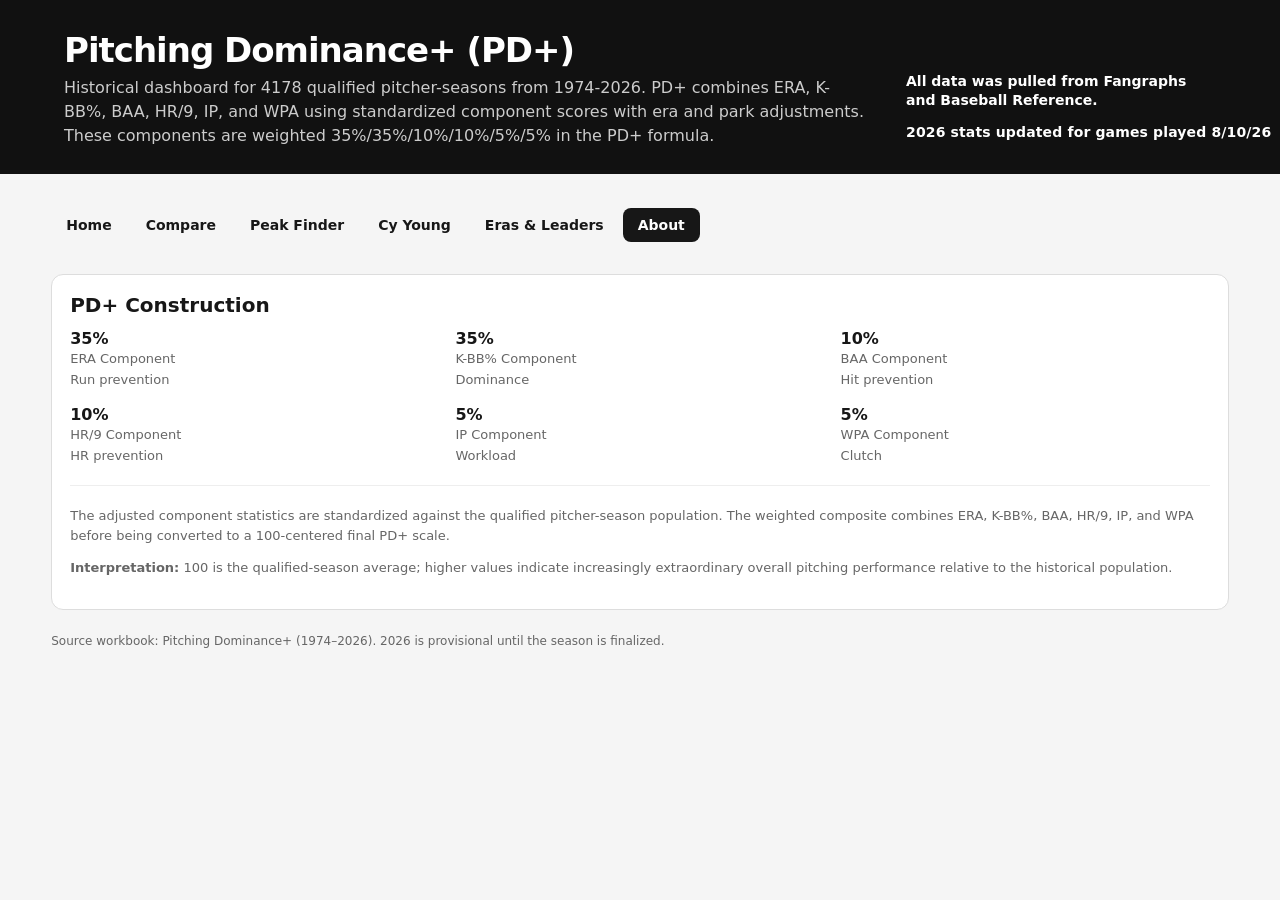
==== about.html @ f8b9dfb3 "initial site upload" ====
<!DOCTYPE html>
<html lang="en">
<head>
<meta charset="UTF-8">
<meta name="viewport" content="width=device-width, initial-scale=1.0">
<title>PD+ · Pitching Dominance+</title>
<link rel="stylesheet" href="style.css">
</head>
<body>
<header><div class="header-content"><div><h1><b>Pitching Dominance+ (PD+)</b></h1>
<p>Historical dashboard for 4178 qualified pitcher-seasons from 1974-2026. PD+ combines ERA, K-BB%, BAA, HR/9, IP, and WPA using standardized component scores with era and park adjustments. These components are weighted 35%/35%/10%/10%/5%/5% in the PD+ formula.</p></div><div class="header-meta"><div class="data-source">All data was pulled from Fangraphs and Baseball Reference.</div><div class="data-update">2026 stats updated for games played 8/10/26</div></div></div></header>
<div class="wrap">
<div id="site-nav" class="site-nav"></div>
<script src="nav.js"></script>
<div class="section">
<div class="section card" id="pd-construction">
  <h2>PD+ Construction</h2>
  <div class="grid three">
<div><b>35%</b><br><span class="note">ERA Component<br>Run prevention</span></div>
<div><b>35%</b><br><span class="note">K-BB% Component<br>Dominance</span></div>
<div><b>10%</b><br><span class="note">BAA Component<br>Hit prevention</span></div>
<div><b>10%</b><br><span class="note">HR/9 Component<br>HR prevention</span></div>
<div><b>5%</b><br><span class="note">IP Component<br>Workload</span></div>
<div><b>5%</b><br><span class="note">WPA Component<br>Clutch</span></div></div>
<hr class="divider divider-wide">
<p class="note">The adjusted component statistics are standardized against the qualified pitcher-season population. The weighted composite combines ERA, K-BB%, BAA, HR/9, IP, and WPA before being converted to a 100-centered final PD+ scale.</p>
<p class="note"><b>Interpretation:</b> 100 is the qualified-season average; higher values indicate increasingly extraordinary overall pitching performance relative to the historical population.</p>
</div>
</div>
<footer>Source workbook: Pitching Dominance+ (1974–2026). 2026 is provisional until the season is finalized.</footer>
</div>
<script src="data.js"></script>
<script src="app.js"></script>
</body>
</html>
---- style.css ----
:root{--bg:#f5f5f5;--card:#fff;--ink:#171717;--muted:#666;--line:#ddd}
*{box-sizing:border-box}
body{margin:0;font-family:system-ui,-apple-system,BlinkMacSystemFont,"Segoe UI",sans-serif;background:var(--bg);color:var(--ink)}
header{background:#111;color:white;padding:30px 5vw 26px}
header h1{margin:0 0 6px;font-size:34px;letter-spacing:-.03em}
header p{margin:0;color:#ccc;max-width:900px;line-height:1.5}
.wrap{width:min(1400px,92vw);margin:24px auto 50px}
.grid{display:grid;gap:16px}
.cards{grid-template-columns:repeat(4,minmax(0,1fr))}
.card{background:var(--card);border:1px solid var(--line);border-radius:12px;padding:18px}
.metric{font-size:30px;font-weight:750;margin-top:4px}
.label{color:var(--muted);font-size:13px;text-transform:uppercase;letter-spacing:.08em}
.two{grid-template-columns:1.1fr .9fr}
.three{grid-template-columns:repeat(3,minmax(0,1fr))}
.section{margin-top:22px}
.section h2{font-size:20px;margin:0 0 12px}
.controls{display:flex;flex-wrap:wrap;gap:10px;align-items:end}
.control{display:flex;flex-direction:column;gap:5px}
label{font-size:12px;color:var(--muted)}
input,select,button{font:inherit}
input[type=text],input[type=number],select{padding:9px 10px;border:1px solid #ccc;border-radius:8px;background:white}
button{padding:9px 12px;border:1px solid #aaa;border-radius:8px;background:#fff;cursor:pointer}
button:hover{background:#eee}
.table-wrap{overflow:auto;max-height:620px;border:1px solid var(--line);border-radius:10px}
table{border-collapse:collapse;width:100%;background:#fff}
th,td{padding:9px 10px;border-bottom:1px solid #eee;text-align:right;white-space:nowrap}
th{position:sticky;top:0;background:#fafafa;z-index:1;font-size:12px;cursor:pointer}
th:first-child,td:first-child,th:nth-child(2),td:nth-child(2),th:nth-child(3),td:nth-child(3){text-align:left}
tr:hover td{background:#f6f6f6}
.note{color:var(--muted);font-size:13px;line-height:1.5}
.profile{min-height:380px}
.profile h3{margin:0;font-size:25px}
.big{font-size:54px;font-weight:800;line-height:1;margin:12px 0}
.bar{height:9px;background:#eee;border-radius:9px;overflow:hidden;margin:7px 0 14px}
.bar i{display:block;height:100%;background:#333}
canvas{width:100%;height:380px;display:block;background:white;border:1px solid var(--line);border-radius:10px}
footer{color:var(--muted);font-size:12px;margin-top:24px}
.component-leaders-grid{display:grid;grid-template-columns:repeat(3,minmax(0,1fr));gap:12px}
.component-leader-card{border:1px solid #e2e4e8;border-radius:10px;padding:15px;min-height:175px;display:flex;flex-direction:column}
.component-leader-label{font-size:12px;font-weight:700;color:#666;text-transform:uppercase;letter-spacing:.05em}
.component-leader-player{font-size:17px;font-weight:750;margin-top:15px;line-height:1.15}
.component-leader-season{font-size:13px;color:#666;margin-top:4px}
.component-leader-score{font-size:28px;font-weight:800;line-height:1;margin-top:14px}
.component-leader-rank{font-size:11px;color:#666;line-height:1.35;margin-top:auto;padding-top:12px}
.section-subtitle{margin:6px 0 18px;color:#666;font-size:13px}
.pd-peak-card{min-height:390px}
.peak-controls{display:flex;align-items:end;gap:10px;flex-wrap:wrap;margin:4px 0 18px}
.peak-controls select{min-width:170px}
.peak-result{border-top:1px solid #eee;padding-top:18px;display:grid;grid-template-columns:minmax(210px,.9fr) minmax(300px,1.1fr);column-gap:18px;align-items:start}
.peak-main{min-width:0}
.peak-kicker{font-size:11px;color:#666;text-transform:uppercase;letter-spacing:.08em;font-weight:700}
.peak-player{font-size:27px;font-weight:800;margin-top:6px}
.peak-years{font-size:15px;color:#666;margin-top:2px}
.peak-score{font-size:45px;font-weight:800;line-height:1;margin-top:14px}
.peak-score-label{font-size:11px;color:#666;text-transform:uppercase;letter-spacing:.08em;margin-top:4px}
.peak-meta{margin-top:8px;color:#666;font-size:12px;line-height:1.4}
.peak-detail{margin-top:0;display:grid;grid-template-columns:repeat(4,minmax(0,1fr));gap:7px;align-content:start}
.peak-pill{border:1px solid #ddd;border-radius:8px;padding:7px 9px;background:#fff;min-width:0}
.peak-pill .year{font-size:11px;color:#777}
.peak-pill .pd{font-size:14px;font-weight:750;margin-top:2px}
.peak-career-detail{max-height:180px;overflow:auto}
.peak-explain{grid-column:1 / -1;margin-top:20px;color:#666;font-size:12px;line-height:1.45}
.peak-warning{padding:9px 11px;border:1px solid #eee;border-radius:8px;background:#fafafa;color:#666;font-size:12px;line-height:1.4}
.hh-card{min-height:0}
.hh-compare-grid{display:grid;grid-template-columns:1fr 1fr;gap:12px}
.hh-panel{border:1px solid #ddd;border-radius:10px;padding:14px;background:#fff}
.hh-panel-label{font-size:11px;color:#666;text-transform:uppercase;letter-spacing:.08em;font-weight:750;margin-bottom:8px}
.hh-control{margin-bottom:10px;position:relative}
.hh-control label{display:block;margin-bottom:5px}
.hh-control input,.hh-control select{width:100%}
.hh-suggestions{position:absolute;left:0;right:0;top:100%;z-index:30;background:#fff;border:1px solid #ccc;border-top:0;border-radius:0 0 8px 8px;box-shadow:0 4px 12px rgba(0,0,0,.08);max-height:190px;overflow:auto;display:none}
.hh-suggestion{padding:8px 10px;font-size:13px;cursor:pointer}
.hh-suggestion:hover,.hh-suggestion.active{background:#f3f3f3}
.hh-suggestions .hh-suggestion{background:#fff;border-bottom:1px solid #f0f0f0}
.hh-suggestions .hh-suggestion:last-child{border-bottom:0}
.hh-suggestions .hh-suggestion.active,.hh-suggestions .hh-suggestion:hover{background:#f3f3f3}
.hh-result{border-top:1px solid #eee;padding-top:13px;min-height:125px}
.hh-result-empty{color:#777;font-size:12px;padding-top:12px}
.hh-result-player{font-size:20px;font-weight:800;margin-top:2px}
.hh-result-season{color:#666;font-size:12px;margin-top:1px}
.hh-result-pd{font-size:36px;font-weight:800;line-height:1;margin-top:10px}
.hh-result-label{font-size:10px;color:#666;text-transform:uppercase;letter-spacing:.08em;margin-top:4px}
.hh-result-meta{font-size:11px;color:#666;margin-top:6px}
.hh-breakdown{margin-top:14px;border-top:1px solid #eee;padding-top:14px}
.hh-breakdown-title{font-size:15px;font-weight:750;margin:0 0 9px}
.hh-table-wrap{overflow-x:auto}
.hh-table{width:100%;border-collapse:collapse;font-size:12px}
.hh-table th,.hh-table td{padding:8px 7px;border-bottom:1px solid #eee;text-align:right;white-space:nowrap}
.hh-table th:first-child,.hh-table td:first-child{text-align:left}
.hh-table thead th{font-size:11px;color:#555;font-weight:700;background:#fafafa}
.hh-table td.hh-higher{font-weight:800}
.hh-table td.hh-component{font-weight:650}
.hh-winner-line{font-size:12px;line-height:1.5;color:#333;margin-top:11px}
.hh-how-works{margin-top:10px;padding:10px 12px;background:#f7f7f7;border-radius:8px;color:#666;font-size:11px;line-height:1.45}
.hh-how-works strong{display:block;color:#333;margin-bottom:2px}
.cy2026-card{margin:0;height:100%;box-sizing:border-box}
.cy2026-card .cy-grid{margin-top:4px;align-items:start}
.cy26-breakdown{margin-top:14px;border-top:1px solid var(--line);padding-top:12px}
.cy26-breakdown-title{font-size:12px;font-weight:800;text-transform:uppercase;letter-spacing:.06em;margin-bottom:7px}
.cy26-component-list{display:flex;flex-direction:column;gap:0}
.cy26-component-row{display:grid;grid-template-columns:1fr auto auto;gap:10px;align-items:center;padding:6px 0;border-bottom:1px solid #eee;font-size:12px}
.cy26-component-name{font-weight:700}
.cy26-component-z{font-variant-numeric:tabular-nums}
.cy26-component-rank{font-weight:800;min-width:34px;text-align:right}
.cy26-breakdown-foot{font-size:11px;color:var(--muted);margin-top:9px}
.hh-breakdown-empty{color:#777;font-size:12px;padding:12px 7px;text-align:left}
.header-content{display:flex;justify-content:space-between;align-items:flex-end;gap:40px;max-width:1400px;margin:0 auto}
.data-update{font-size:14px;font-weight:600;letter-spacing:.01em;white-space:nowrap;margin-bottom:8px}
.header-meta{display:flex;flex-direction:column;align-items:flex-start;gap:14px;max-width:310px}
.data-source{font-size:14px;font-weight:600;line-height:1.35}
.peak-search-row{display:flex;gap:10px;align-items:end;flex-wrap:wrap;margin:4px 0 10px}
.peak-search-control{position:relative;flex:1 1 320px;min-width:240px}
.peak-search-control input{width:100%}
.peak-suggestions{position:absolute;left:0;right:0;top:100%;z-index:40;background:#fff;border:1px solid #ccc;border-top:0;border-radius:0 0 8px 8px;box-shadow:0 4px 12px rgba(0,0,0,.08);max-height:210px;overflow:auto;display:none}
.peak-suggestion{padding:9px 10px;font-size:13px;cursor:pointer;border-bottom:1px solid #f0f0f0}
.peak-suggestion:last-child{border-bottom:0}
.peak-suggestion:hover,.peak-suggestion.active{background:#f3f3f3}
.peak-selected{display:none;align-items:center;gap:7px;margin:0 0 14px;padding:7px 9px;background:#f7f7f7;border-radius:8px;font-size:12px;color:#444}
.peak-selected button{padding:3px 7px;font-size:11px;margin-left:auto}
.cy-preview{margin-top:0}
.cy-preview .section-subtitle{margin-bottom:16px}
.cy-controls{display:flex;gap:12px;align-items:end;flex-wrap:wrap}
.cy-control{display:flex;flex-direction:column;gap:5px;min-width:145px;position:relative}
.cy-reset{display:inline-block}
.cy-result{margin-top:18px;border-top:1px solid #eee;padding-top:18px}
.cy-grid{display:grid;grid-template-columns:1fr 1fr;gap:12px}
.cy-panel{border:1px solid #ddd;border-radius:10px;padding:16px;background:#fff;min-height:170px}
.cy-panel-kicker{font-size:11px;color:#666;text-transform:uppercase;letter-spacing:.08em;font-weight:750}
.cy-player{font-size:22px;font-weight:800;margin-top:10px}
.cy-meta{font-size:12px;color:#666;margin-top:3px}
.cy-score-row{display:flex;align-items:baseline;gap:12px;margin-top:15px}
.cy-score{font-size:38px;font-weight:800;line-height:1}
.cy-score-label{font-size:16px;color:#666;text-transform:uppercase;letter-spacing:.08em;font-weight:700;margin-top:4px}
.cy-rank{font-size:12px;color:var(--muted);font-weight:650;white-space:nowrap;margin-top:4px}
.cy-disclaimer{margin-top:15px;padding:10px 12px;background:#f7f7f7;border-radius:8px;color:#666;font-size:12px;line-height:1.45}
.cy-verdict{margin-top:12px;padding:12px 14px;border:1px solid #ddd;border-radius:9px;background:#fafafa;font-size:13px;line-height:1.45}
.cy-verdict strong{display:block;margin-bottom:3px;font-size:14px}
.cy26-runner-up-label{font-size:11px;font-weight:800;text-transform:uppercase;letter-spacing:.06em;color:#6b7078;line-height:1;margin-bottom:7px}
.cy26-runner-up-player{flex:1;font-size:16px;font-weight:700;line-height:1.2}
.cy26-runner-up-pd{font-size:13px;font-weight:700;line-height:1.3;margin-top:5px;color:#6b7078}
.cy-leaderboard-section{margin-top:24px}
.cy-leaderboard-section .range{font-size:12px;color:var(--muted);margin-bottom:14px}
.cy-leader-row{display:grid;grid-template-columns:70px 220px 1fr;gap:18px;align-items:center;padding:15px 0;border-bottom:1px solid var(--line)}
.cy-leader-row:last-child{border-bottom:0}
.cy-leader-rank{font-size:16px;font-weight:800;color:#555}
.cy-leader-name{font-size:17px;font-weight:800}
.cy-leader-count{font-size:12px;color:var(--muted);margin-top:3px}
.cy-leader-seasons{display:flex;flex-wrap:wrap;gap:6px}
.cy-leader-chip{background:var(--chip,#f3f3f3);border-radius:7px;padding:6px 8px;font-size:13px;color:#444;white-space:nowrap}
.cy-leader-chip b{color:#111;margin-right:3px}
.cy-leader-chip span{font-weight:700;color:#111;margin-left:3px}
.cy-leaderboard-card{padding:20px 22px}
.cy-leaderboard-card h2{font-size:21px;margin:0 0 6px}
.cy-leaderboard-card .subtitle{font-size:12px;line-height:1.4;margin-bottom:7px}
.cy-leaderboard-card .range{font-size:11px;margin-bottom:8px}
.cy-leaderboard-card .cy-leader-row{grid-template-columns:52px 150px 1fr;gap:10px;padding:9px 0}
.cy-leaderboard-card .cy-leader-rank{font-size:14px}
.cy-leaderboard-card .cy-leader-name{font-size:14px}
.cy-leaderboard-card .cy-leader-count{font-size:10px;margin-top:1px}
.cy-leaderboard-card .cy-leader-seasons{gap:4px}
.cy-leaderboard-card .cy-leader-chip{padding:4px 6px;font-size:9px;border-radius:5px}
.cy-leaderboard-card .note{font-size:10px;line-height:1.35;margin-top:10px}
#pdCyYoungLeaders{background:var(--card);border:1px solid var(--line);border-radius:12px;box-shadow:0 1px 2px rgba(0,0,0,.04);width:100%;min-width:0;margin:0;padding:18px;box-sizing:border-box}
#pdCyYoungLeaders .cy-leader-row{background:transparent;display:grid;grid-template-columns:46px 135px minmax(0,1fr);gap:10px;align-items:center;padding:12px 0;border-bottom:1px solid var(--line)}
#pdCyYoungLeaders h2{font-size:20px;margin:0 0 8px;line-height:1.2;font-weight:700;color:var(--text)}
#pdCyYoungLeaders .subtitle{font-size:13px;line-height:1.45;margin:0 0 8px;color:var(--muted);font-weight:400}
#pdCyYoungLeaders .range{font-size:12px;margin:0 0 10px;line-height:1.4;color:var(--muted)}
#pdCyYoungLeaders .cy-leader-row:last-child{border-bottom:0}
#pdCyYoungLeaders .cy-leader-rank{font-size:14px;font-weight:700;color:var(--muted);line-height:1.2}
#pdCyYoungLeaders .cy-leader-name{font-size:14px;font-weight:700;line-height:1.2;color:var(--text)}
#pdCyYoungLeaders .cy-leader-count{font-size:11px;color:var(--muted);margin-top:2px;line-height:1.3;font-weight:400}
#pdCyYoungLeaders .cy-leader-seasons{display:flex;flex-wrap:wrap;gap:6px;min-width:0;align-items:flex-start}
#pdCyYoungLeaders .cy-leader-chip{background:#f3f3f3;border-radius:6px;padding:6px 8px;font-size:13px;color:#444;white-space:normal;line-height:1.2;font-weight:400;display:grid;grid-template-rows:auto auto;min-width:78px;min-height:46px;box-sizing:border-box}
#pdCyYoungLeaders .cy-leader-chip b{color:#111;margin-right:3px;font-size:11px;font-weight:700}
#pdCyYoungLeaders .cy-leader-chip span{font-weight:700;color:#111;margin-left:3px;font-size:11px}
#pdCyYoungLeaders .note{font-size:11px;line-height:1.4;margin:10px 0 0;font-weight:400;color:var(--muted)}
#minpd,#maxpd{color:#111;-webkit-text-fill-color:#111;opacity:1;appearance:none;-webkit-appearance:none}
#minpd::-webkit-inner-spin-button,#minpd::-webkit-outer-spin-button,
#maxpd::-webkit-inner-spin-button,#maxpd::-webkit-outer-spin-button{display:none;-webkit-appearance:none}
#pdCyYoungLeaders .cy-chip-top,
#pdCyYoungLeaders .cy-chip-bottom{display:grid;grid-template-columns:1fr auto;gap:7px;align-items:center}
#pdCyYoungLeaders .cy-chip-top{padding-bottom:3px}
#pdCyYoungLeaders .cy-chip-bottom{padding-top:3px}
#pdCyYoungLeaders .cy-chip-top b,
#pdCyYoungLeaders .cy-chip-top strong,
#pdCyYoungLeaders .cy-chip-bottom b,
#pdCyYoungLeaders .cy-chip-bottom strong{font-size:10px;font-weight:700;color:#111}
#pdCyYoungLeaders .cy-chip-bottom b{font-weight:500}
.cy26-runner-up-box{margin:14px 8px 2px;padding:14px 16px;border-radius:9px;background:#f3f4f6}
.cy26-runner-up-pd strong{color:inherit;font-size:15px}
.cy26-runner-up-box .cy26-runner-up-pd strong{font-weight:800}
#pd-era-comparison .pd-era-stats{display:grid;grid-template-columns:repeat(2,minmax(0,1fr));gap:9px;margin-top:17px}
#pd-era-comparison .pd-era-stat{background:#f3f4f6;border-radius:8px;padding:11px 12px}
#pd-era-comparison .pd-era-stat .label{font-size:9px;text-transform:uppercase;letter-spacing:.05em;margin-bottom:4px}
#pd-era-comparison .pd-era-stat .value{font-size:17px;font-weight:700;line-height:1.15}
#pd-era-comparison .pd-era-stat .sub{font-size:10px;margin-top:3px;color:#6b7078}
#pd-era-comparison .pd-era-top{margin-top:17px;padding-top:15px;border-top:1px solid #e3e5e8}
#pd-era-comparison .pd-era-section-title{font-size:11px;text-transform:uppercase;letter-spacing:.06em;font-weight:700;margin-bottom:9px}
#pd-era-comparison .pd-era-best{display:flex;justify-content:space-between;align-items:center;gap:12px;padding:9px 0;border-bottom:1px solid #e3e5e8}
#pd-era-comparison .pd-era-best:last-child{border-bottom:0}
#pd-era-comparison .pd-era-best .player{font-size:13px;font-weight:700}
#pd-era-comparison .pd-era-best .season{font-size:10px;color:#6b7078;margin-top:2px}
#pd-era-comparison .pd-era-best .pd{font-size:14px;font-weight:700}
#pd-era-comparison .pd-era-control label{display:block;margin-bottom:6px}
#pd-era-comparison .pd-era-control select{width:100%;height:38px}
.site-nav{display:flex;gap:4px;flex-wrap:wrap;padding:10px 0;margin-bottom:4px}
.site-nav a{padding:8px 14px;border-radius:8px;text-decoration:none;color:var(--ink,#171717);font-weight:600;font-size:14px;border:1px solid transparent}
.site-nav a:hover{background:#f2f2f2}
.site-nav a.active{background:var(--ink,#171717);color:#fff}

@media(max-width:900px){
.cards,.two,.three{grid-template-columns:1fr}
header h1{font-size:28px}
.component-leaders-grid{grid-template-columns:repeat(2,minmax(0,1fr))}
.hh-compare-grid{grid-template-columns:1fr}
.header-content{display:block}
.data-update{margin-top:0;white-space:normal}
.header-meta{max-width:none;margin-top:14px}
#pdCyYoungLeaders .cy-leader-row{grid-template-columns:52px 1fr}
#pdCyYoungLeaders .cy-leader-seasons{grid-column:2}
#pdCyYoungLeaders .cy-leader-chip{min-width:68px}
}

@media(max-width:560px){
.component-leaders-grid{grid-template-columns:1fr}
}

@media (max-width:900px){
.peak-result{grid-template-columns:1fr}
.peak-detail{grid-column:1;grid-template-columns:repeat(4,minmax(0,1fr));margin-top:14px}
}

@media (max-width:560px){
.peak-detail{grid-template-columns:repeat(2,minmax(0,1fr))}
}

@media(max-width:700px){
.cy-grid{grid-template-columns:1fr}
#pd-era-comparison .pd-era-stats{grid-template-columns:1fr}
}

@media(max-width:800px){
.cy-leader-row{grid-template-columns:60px 1fr}
.cy-leader-seasons{grid-column:2}
}

@media(max-width:1100px) and (min-width:901px){
#pdCyYoungLeaders .cy-leader-row{grid-template-columns:42px 120px minmax(0,1fr);gap:8px}
#pdCyYoungLeaders .cy-leader-name{font-size:13px}
#pdCyYoungLeaders .cy-leader-chip{font-size:8px;padding:4px 5px}
}
/* Utility classes replacing one-off inline styles for consistency */
.table-wrap-tall{max-height:670px}
.note-reset-top{margin:10px 0 0}
.mt-12{margin-top:12px}
.mt-14{margin-top:14px}
.divider{border:0;border-top:1px solid #eee;margin:18px 0}
.divider-wide{margin:20px 0}
.scatter-box{width:100%;height:380px;background:white;border:1px solid var(--line);border-radius:10px}
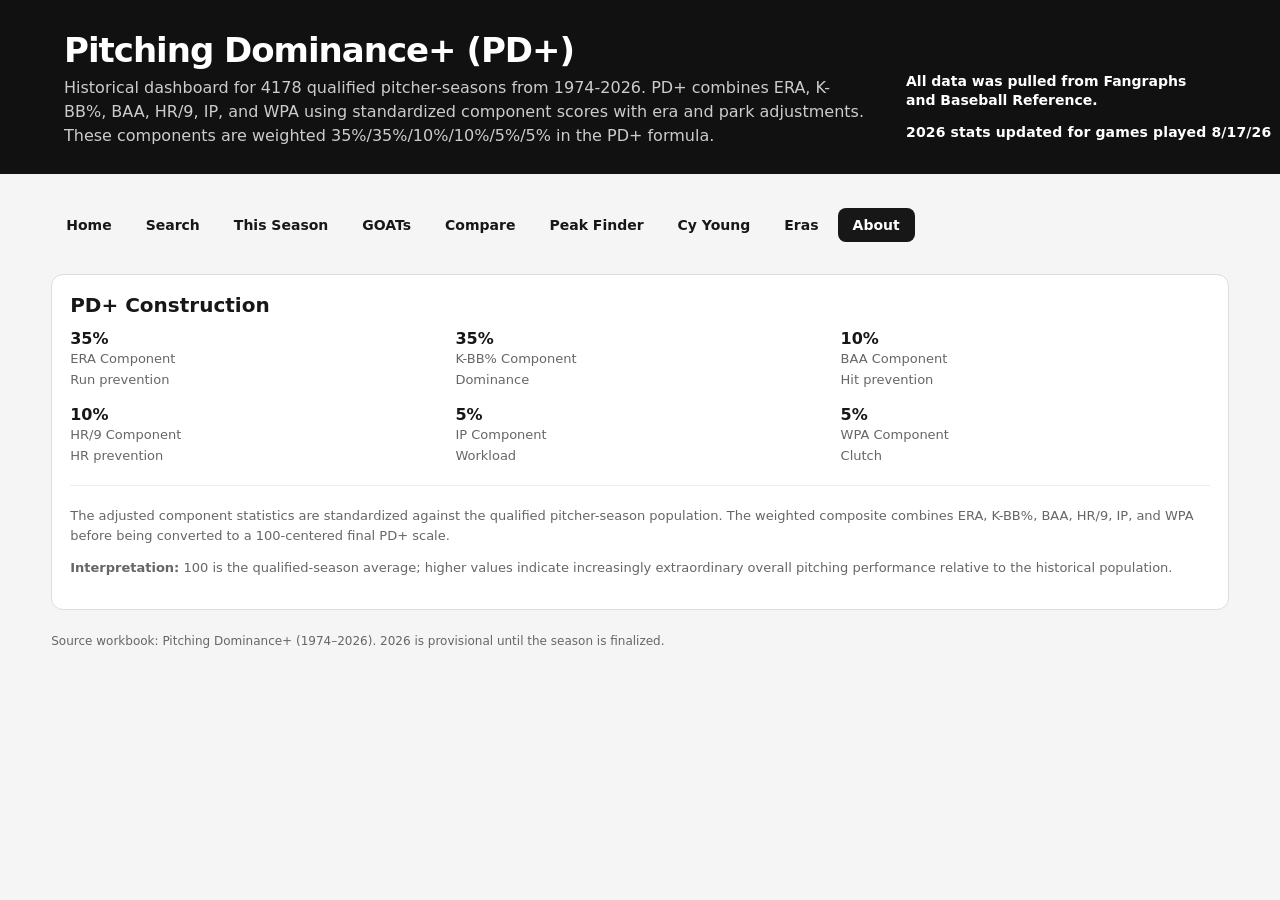
==== commit a584d029: "refresh data through 8/17/26 games, update header date" ====
--- a/about.html
+++ b/about.html
@@ -8,7 +8,7 @@
 </head>
 <body>
 <header><div class="header-content"><div><h1><b>Pitching Dominance+ (PD+)</b></h1>
-<p>Historical dashboard for 4178 qualified pitcher-seasons from 1974-2026. PD+ combines ERA, K-BB%, BAA, HR/9, IP, and WPA using standardized component scores with era and park adjustments. These components are weighted 35%/35%/10%/10%/5%/5% in the PD+ formula.</p></div><div class="header-meta"><div class="data-source">All data was pulled from Fangraphs and Baseball Reference.</div><div class="data-update">2026 stats updated for games played 8/10/26</div></div></div></header>
+<p>Historical dashboard for 4178 qualified pitcher-seasons from 1974-2026. PD+ combines ERA, K-BB%, BAA, HR/9, IP, and WPA using standardized component scores with era and park adjustments. These components are weighted 35%/35%/10%/10%/5%/5% in the PD+ formula.</p></div><div class="header-meta"><div class="data-source">All data was pulled from Fangraphs and Baseball Reference.</div><div class="data-update">2026 stats updated for games played 8/17/26</div></div></div></header>
 <div class="wrap">
 <div id="site-nav" class="site-nav"></div>
 <script src="nav.js"></script>
--- a/style.css
+++ b/style.css
@@ -58,9 +58,9 @@
 .peak-pill{border:1px solid #ddd;border-radius:8px;padding:7px 9px;background:#fff;min-width:0}
 .peak-pill .year{font-size:11px;color:#777}
 .peak-pill .pd{font-size:14px;font-weight:750;margin-top:2px}
-.peak-career-detail{max-height:180px;overflow:auto}
 .peak-explain{grid-column:1 / -1;margin-top:20px;color:#666;font-size:12px;line-height:1.45}
 .peak-warning{padding:9px 11px;border:1px solid #eee;border-radius:8px;background:#fafafa;color:#666;font-size:12px;line-height:1.4}
+.pd-era-empty{padding:9px 11px;border:1px solid #eee;border-radius:8px;background:#fafafa;color:#666;font-size:12px;line-height:1.4}
 .hh-card{min-height:0}
 .hh-compare-grid{display:grid;grid-template-columns:1fr 1fr;gap:12px}
 .hh-panel{border:1px solid #ddd;border-radius:10px;padding:14px;background:#fff}
@@ -110,6 +110,7 @@
 .data-source{font-size:14px;font-weight:600;line-height:1.35}
 .peak-search-row{display:flex;gap:10px;align-items:end;flex-wrap:wrap;margin:4px 0 10px}
 .peak-search-control{position:relative;flex:1 1 320px;min-width:240px}
+.peak-search-row .peak-search-control{flex:1 1 200px;min-width:160px}
 .peak-search-control input{width:100%}
 .peak-suggestions{position:absolute;left:0;right:0;top:100%;z-index:40;background:#fff;border:1px solid #ccc;border-top:0;border-radius:0 0 8px 8px;box-shadow:0 4px 12px rgba(0,0,0,.08);max-height:210px;overflow:auto;display:none}
 .peak-suggestion{padding:9px 10px;font-size:13px;cursor:pointer;border-bottom:1px solid #f0f0f0}
@@ -195,6 +196,7 @@
 #pd-era-comparison .pd-era-stat .value{font-size:17px;font-weight:700;line-height:1.15}
 #pd-era-comparison .pd-era-stat .sub{font-size:10px;margin-top:3px;color:#6b7078}
 #pd-era-comparison .pd-era-top{margin-top:17px;padding-top:15px;border-top:1px solid #e3e5e8}
+#pd-era-comparison .pd-era-bottom{margin-top:17px;padding-top:15px;border-top:1px solid #e3e5e8}
 #pd-era-comparison .pd-era-section-title{font-size:11px;text-transform:uppercase;letter-spacing:.06em;font-weight:700;margin-bottom:9px}
 #pd-era-comparison .pd-era-best{display:flex;justify-content:space-between;align-items:center;gap:12px;padding:9px 0;border-bottom:1px solid #e3e5e8}
 #pd-era-comparison .pd-era-best:last-child{border-bottom:0}
@@ -210,6 +212,7 @@
 
 @media(max-width:900px){
 .cards,.two,.three{grid-template-columns:1fr}
+.goat-grid{grid-template-columns:1fr}
 header h1{font-size:28px}
 .component-leaders-grid{grid-template-columns:repeat(2,minmax(0,1fr))}
 .hh-compare-grid{grid-template-columns:1fr}
@@ -232,6 +235,8 @@
 
 @media (max-width:560px){
 .peak-detail{grid-template-columns:repeat(2,minmax(0,1fr))}
+.stat-grid{grid-template-columns:repeat(2,minmax(0,1fr))}
+.weight-sliders{grid-template-columns:repeat(2,minmax(0,1fr))}
 }
 
 @media(max-width:700px){
@@ -257,3 +262,119 @@
 .divider{border:0;border-top:1px solid #eee;margin:18px 0}
 .divider-wide{margin:20px 0}
 .scatter-box{width:100%;height:380px;background:white;border:1px solid var(--line);border-radius:10px}
+
+/* Head-to-Head mode gate */
+.hh-mode-empty{color:var(--muted,#666);font-size:13px;padding:20px 0}
+
+/* Compact Component Leaders variant, for sitting beside the Home page scatter chart */
+.component-leaders-grid.compact{gap:8px}
+.component-leaders-grid.compact .component-leader-card{padding:10px;min-height:0}
+.component-leaders-grid.compact .component-leader-label{font-size:9px}
+.component-leaders-grid.compact .component-leader-player{font-size:13px;margin-top:8px;line-height:1.15}
+.component-leaders-grid.compact .component-leader-season{font-size:10px;margin-top:2px}
+.component-leaders-grid.compact .component-leader-score{font-size:19px;margin-top:8px}
+.component-leaders-grid.compact .component-leader-rank{font-size:9px;margin-top:auto;padding-top:6px;line-height:1.3}
+.component-leaders-card{display:flex;flex-direction:column}
+.component-leaders-card .component-leaders-grid{flex:1;grid-template-rows:repeat(2,auto) 1fr}
+.component-leader-overall{grid-column:1/-1;flex-direction:row;align-items:center;justify-content:space-between;gap:16px}
+.component-leader-overall .component-leader-player{margin-top:4px}
+.component-leader-overall .component-leader-season{margin-top:2px}
+.component-leader-overall-score{text-align:right;flex-shrink:0}
+.component-leader-overall .component-leader-score{margin-top:0}
+.component-leader-overall .component-leader-rank{margin-top:4px;padding-top:0;text-align:right}
+
+/* Best/Worst Net PD+ Cy Youngs boards */
+.net-cy-card{padding:18px 20px}
+.net-row{display:grid;grid-template-columns:minmax(0,1fr) 70px;gap:12px;align-items:center;padding:12px 0;border-bottom:1px solid #e6e6e6}
+.net-row:last-child{border-bottom:0}
+.net-name-line{display:flex;align-items:baseline;gap:7px;flex-wrap:wrap}
+.net-name{font-size:14px;font-weight:700}
+.net-span{font-size:11px;color:#999;font-weight:400}
+.net-breakdown{font-size:11px;color:#666;margin-top:2px}
+.net-value{font-size:20px;font-weight:800;text-align:right;white-space:nowrap}
+.net-positive .net-value{color:#0f6e56}
+.net-negative .net-value{color:#a32d2d}
+
+/* Best Non-Cy Young Seasons by PD+ */
+.bcy-row{display:grid;grid-template-columns:28px minmax(0,1fr) 70px;gap:12px;align-items:center;padding:13px 0;border-bottom:1px solid #e6e6e6}
+.bcy-row:last-child{border-bottom:0}
+.bcy-rank{font-size:15px;font-weight:800;color:#aaa}
+.bcy-player-line{font-size:14px;font-weight:700}
+.bcy-meta{font-size:11px;color:#999;font-weight:400;margin-left:6px}
+.bcy-vote{font-size:11px;color:#666;margin-top:2px}
+.bcy-vote b{color:var(--ink);font-weight:700}
+.bcy-value{font-size:20px;font-weight:800;text-align:right}
+
+/* Head-to-Head span mode: hover tooltip listing exact qualifying years */
+.hh-season-count{position:relative;cursor:help;border-bottom:1px dotted #999;font-weight:600}
+.hh-season-tooltip{position:absolute;left:50%;bottom:100%;transform:translateX(-50%);margin-bottom:6px;background:#171717;color:#fff;font-size:11px;font-weight:400;line-height:1.5;padding:7px 10px;border-radius:6px;white-space:normal;max-width:220px;text-align:center;opacity:0;visibility:hidden;transition:opacity .15s;pointer-events:none;z-index:20}
+.hh-season-count:hover .hh-season-tooltip,.hh-season-count:focus .hh-season-tooltip{opacity:1;visibility:visible}
+
+/* GOATs of PD+ page */
+.pagehead{margin-bottom:18px}
+.pagehead h2{font-size:22px;margin:0 0 6px;font-weight:800}
+.pagehead .section-subtitle{font-size:13px;color:#666;margin:0;line-height:1.5}
+.goat-grid{display:grid;grid-template-columns:repeat(3,minmax(0,1fr));gap:16px}
+.goat-card{background:var(--card,#fff);border:1px solid var(--line,#ddd);border-radius:12px;padding:20px}
+.goat-rank{font-size:12px;font-weight:700;color:#999;text-transform:uppercase;letter-spacing:.06em}
+.goat-name{font-size:19px;font-weight:800;margin-top:4px}
+.goat-span{font-size:12px;color:#999;margin-top:2px}
+.goat-avg-block{margin-top:16px;padding-top:14px;border-top:1px solid #eee}
+.goat-avg{font-size:34px;font-weight:800;line-height:1}
+.goat-avg-label{font-size:11px;color:#666;text-transform:uppercase;letter-spacing:.05em;margin-top:4px}
+.goat-avg-sub{font-size:11px;color:#999;margin-top:2px}
+.goat-stat-block{margin-top:14px;padding-top:14px;border-top:1px solid #eee}
+.goat-stat-label{font-size:10px;color:#999;text-transform:uppercase;letter-spacing:.05em;font-weight:700}
+.goat-stat-value{font-size:15px;font-weight:700;margin-top:3px}
+.goat-cy-row{display:flex;justify-content:space-between;align-items:baseline;margin-top:14px;padding-top:14px;border-top:1px solid #eee}
+.goat-cy-item{text-align:center}
+.goat-cy-num{font-size:18px;font-weight:800}
+.goat-cy-label{font-size:9px;color:#999;text-transform:uppercase;letter-spacing:.04em;margin-top:2px}
+.goat-cy-net{font-size:18px;font-weight:800;color:#0f6e56}
+.goat-years-block{margin-top:14px;padding-top:14px;border-top:1px solid #eee}
+.goat-years-label{font-size:10px;color:#999;text-transform:uppercase;letter-spacing:.05em;font-weight:700;margin-bottom:8px}
+.goat-year-chips{display:flex;flex-wrap:wrap;gap:6px}
+.goat-year-chip{background:#f3f3f3;border-radius:6px;padding:5px 9px;font-size:12px;font-weight:700}
+.goat-cy-years .goat-year-chips{min-height:58px;align-content:flex-start}
+
+/* Season Search page */
+.stat-grid{display:grid;grid-template-columns:repeat(4,minmax(0,1fr));gap:14px 10px}
+.stat-grid div b{display:block;font-size:11px;color:#666;font-weight:600;text-transform:uppercase;letter-spacing:.03em;margin-bottom:2px}
+.stat-grid div{font-size:15px;font-weight:700}
+.comp-title{font-size:13px;font-weight:700;margin-bottom:10px}
+
+/* CY/LIVE signifier badge (Top 15 table + Season Search) -- was previously
+   completely unstyled, plain text with no visual treatment. */
+.pill{display:inline-block;font-size:10px;font-weight:800;letter-spacing:.04em;padding:3px 8px;border-radius:999px;background:#171717;color:#fff;vertical-align:middle}
+.season-search-rank{font-size:12px;color:var(--muted,#666);font-weight:650;white-space:nowrap}
+.stat-grid .fwar-label{text-transform:none}
+
+/* Custom PD+ Weights panel (Explore the Leaderboard) */
+.weight-panel{border:1px solid #eee;border-radius:10px;padding:14px 16px;margin-top:14px;background:#fafafa}
+.weight-panel-title{font-size:13px;font-weight:700;margin-bottom:4px}
+.weight-sliders{display:grid;grid-template-columns:repeat(3,minmax(0,1fr));gap:12px 22px;margin-top:10px}
+.weight-slider label{font-size:12px;color:#666;display:flex;justify-content:space-between}
+.weight-slider label span{font-weight:700;color:var(--ink)}
+.weight-slider input[type=range]{width:100%;margin-top:4px}
+.weight-panel-footer{display:flex;align-items:center;gap:14px;margin-top:14px;flex-wrap:wrap}
+.weight-total{font-size:13px}
+.weight-error{font-size:12px;color:#a32d2d;font-weight:600}
+.pd-cell-official{display:block;font-size:10px;color:#999;font-weight:400;margin-top:1px}
+
+/* Similar Seasons (Season Search) */
+.similar-seasons-block{margin-top:18px;padding-top:16px;border-top:1px solid #eee}
+.similar-seasons-panel{margin-top:14px}
+.similar-season-row{display:grid;grid-template-columns:minmax(0,1fr) 60px;gap:12px;align-items:center;padding:10px 0;border-bottom:1px solid #eee}
+.similar-season-row:last-child{border-bottom:0}
+.similar-season-name{font-size:14px;font-weight:700}
+.similar-season-year{font-size:12px;color:#999;font-weight:400;margin-left:6px}
+.similar-season-pd{font-size:11px;color:#666;margin-top:2px}
+.similar-season-pct{font-size:17px;font-weight:800;text-align:right}
+
+/* Custom weights rank difference badge */
+.rank-diff{font-size:11px;font-weight:700}
+.rank-diff-up{color:#0f6e56}
+.rank-diff-down{color:#a32d2d}
+
+/* Head-to-Head reset row */
+.hh-reset-row{display:flex;justify-content:flex-end;margin-bottom:10px}
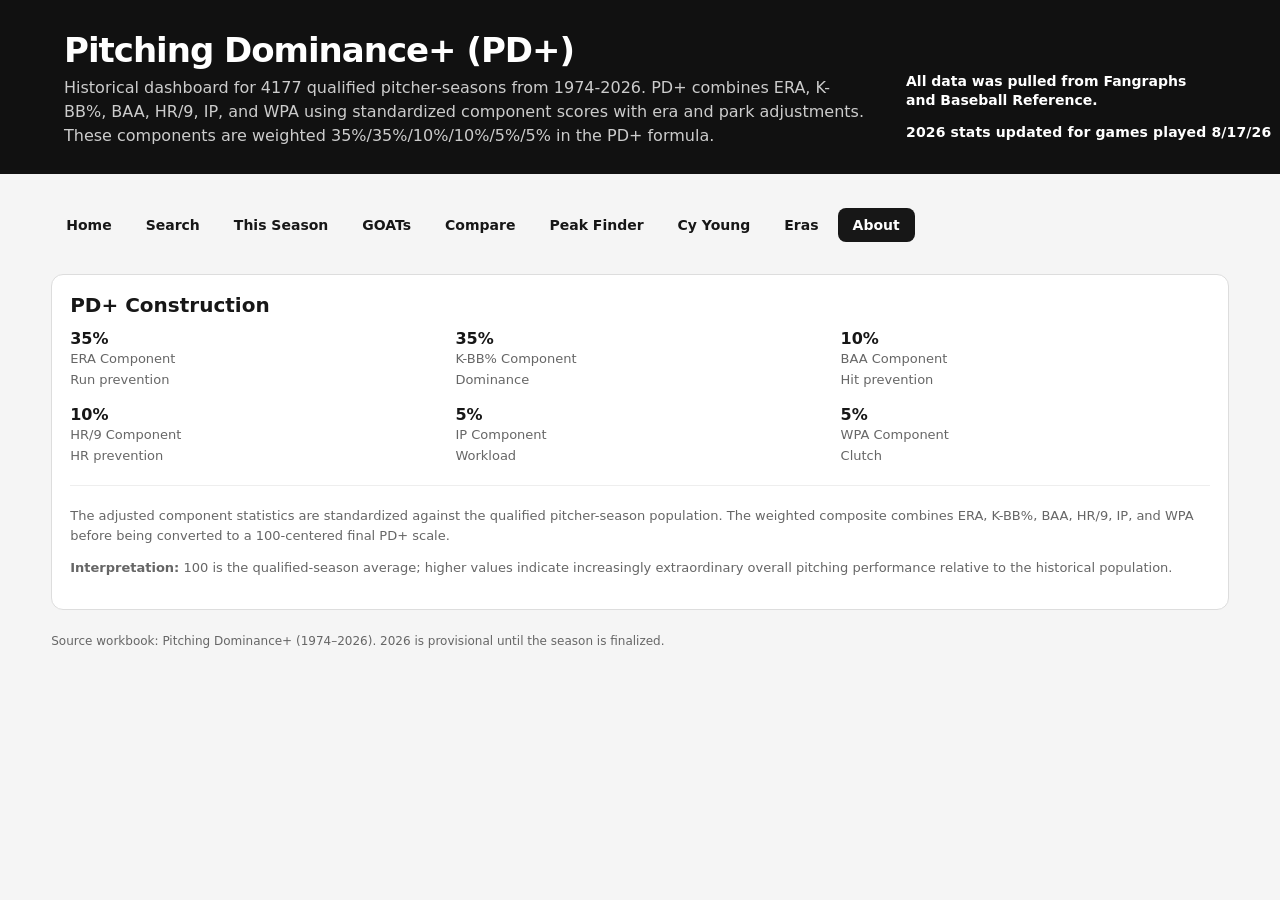
==== commit 6ea68024: "add triple crown data and badges, update qualified season count to 4177" ====
--- a/about.html
+++ b/about.html
@@ -8,7 +8,7 @@
 </head>
 <body>
 <header><div class="header-content"><div><h1><b>Pitching Dominance+ (PD+)</b></h1>
-<p>Historical dashboard for 4178 qualified pitcher-seasons from 1974-2026. PD+ combines ERA, K-BB%, BAA, HR/9, IP, and WPA using standardized component scores with era and park adjustments. These components are weighted 35%/35%/10%/10%/5%/5% in the PD+ formula.</p></div><div class="header-meta"><div class="data-source">All data was pulled from Fangraphs and Baseball Reference.</div><div class="data-update">2026 stats updated for games played 8/17/26</div></div></div></header>
+<p>Historical dashboard for 4177 qualified pitcher-seasons from 1974-2026. PD+ combines ERA, K-BB%, BAA, HR/9, IP, and WPA using standardized component scores with era and park adjustments. These components are weighted 35%/35%/10%/10%/5%/5% in the PD+ formula.</p></div><div class="header-meta"><div class="data-source">All data was pulled from Fangraphs and Baseball Reference.</div><div class="data-update">2026 stats updated for games played 8/17/26</div></div></div></header>
 <div class="wrap">
 <div id="site-nav" class="site-nav"></div>
 <script src="nav.js"></script>
